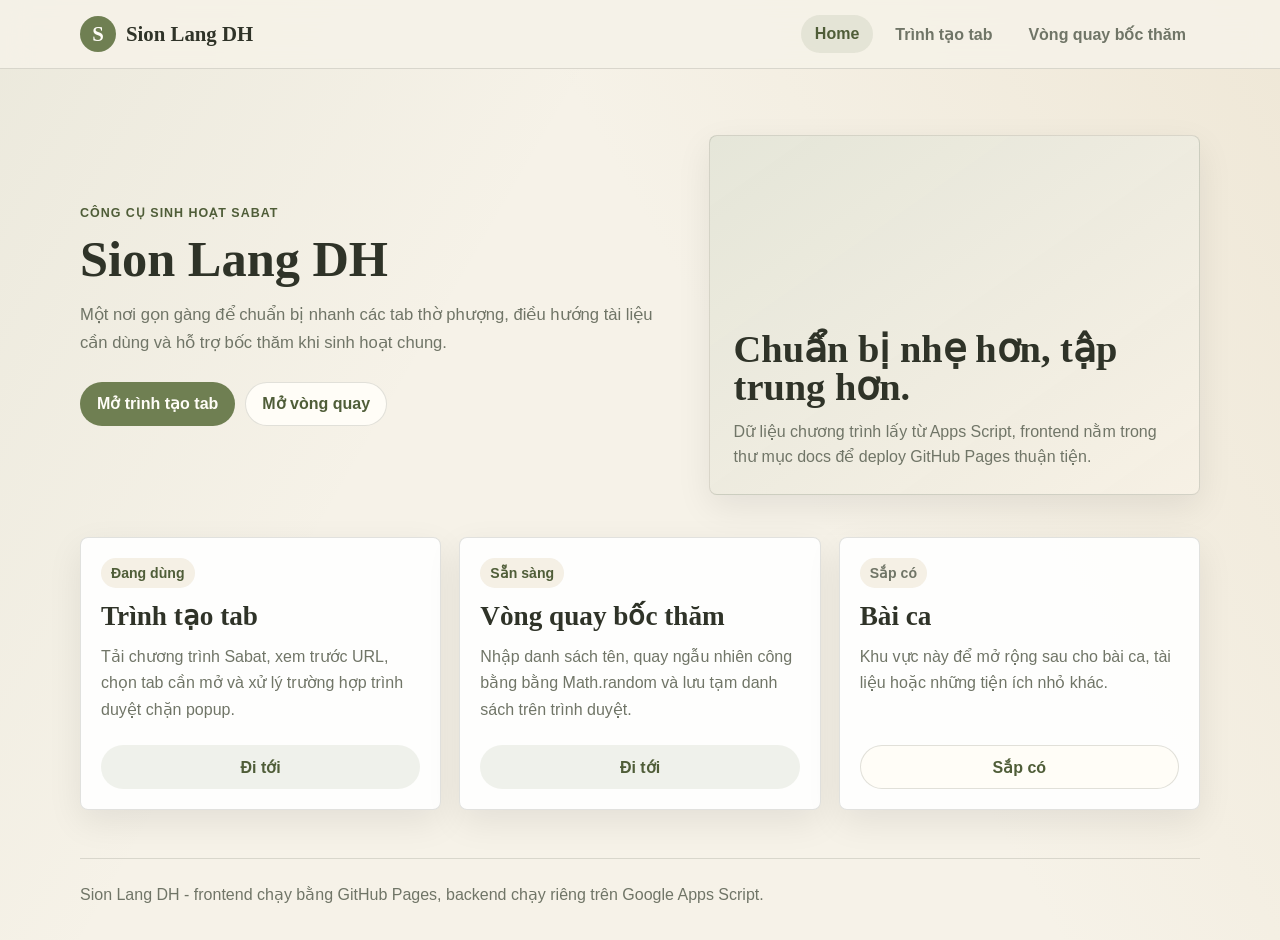
==== docs/index.html @ 369fef1c "2" ====
<!DOCTYPE html>
<html lang="vi">
<head>
  <meta charset="UTF-8">
  <meta name="viewport" content="width=device-width, initial-scale=1.0">
  <title>Sion Lang DH</title>
  <link rel="stylesheet" href="./css/global.css">
  <link rel="stylesheet" href="./css/home.css">
</head>
<body data-page="home">
  <header class="site-header">
    <nav class="nav" aria-label="Điều hướng chính">
      <a class="brand" href="./index.html">
        <span class="brand-mark">S</span>
        <span>Sion Lang DH</span>
      </a>
      <button class="nav-toggle" type="button" aria-label="Mở menu" aria-expanded="false" data-nav-toggle>
        <span class="nav-toggle-lines"></span>
      </button>
      <div class="nav-links" data-nav-links>
        <a class="nav-link" href="./index.html" data-nav-page="home">Home</a>
        <a class="nav-link" href="./tab-generator.html" data-nav-page="tab-generator">Trình tạo tab</a>
        <a class="nav-link" href="./lucky-wheel.html" data-nav-page="lucky-wheel">Vòng quay bốc thăm</a>
      </div>
    </nav>
  </header>

  <main class="page">
    <section class="home-hero">
      <div class="home-copy">
        <p class="eyebrow">Công cụ sinh hoạt Sabat</p>
        <h1>Sion Lang DH</h1>
        <p class="lead">
          Một nơi gọn gàng để chuẩn bị nhanh các tab thờ phượng, điều hướng tài liệu cần dùng và hỗ trợ bốc thăm khi sinh hoạt chung.
        </p>
        <div class="button-row mt-lg">
          <a class="button" href="./tab-generator.html">Mở trình tạo tab</a>
          <a class="button secondary" href="./lucky-wheel.html">Mở vòng quay</a>
        </div>
      </div>
      <aside class="home-note">
        <strong>Chuẩn bị nhẹ hơn, tập trung hơn.</strong>
        <span>Dữ liệu chương trình lấy từ Apps Script, frontend nằm trong thư mục docs để deploy GitHub Pages thuận tiện.</span>
      </aside>
    </section>

    <section class="grid grid-3 feature-grid" aria-label="Các công cụ chính">
      <a class="card feature-card" href="./tab-generator.html">
        <div>
          <span class="feature-status">Đang dùng</span>
          <h2 class="feature-title">Trình tạo tab</h2>
          <p>Tải chương trình Sabat, xem trước URL, chọn tab cần mở và xử lý trường hợp trình duyệt chặn popup.</p>
        </div>
        <span class="button ghost">Đi tới</span>
      </a>

      <a class="card feature-card" href="./lucky-wheel.html">
        <div>
          <span class="feature-status">Sẵn sàng</span>
          <h2 class="feature-title">Vòng quay bốc thăm</h2>
          <p>Nhập danh sách tên, quay ngẫu nhiên công bằng bằng Math.random và lưu tạm danh sách trên trình duyệt.</p>
        </div>
        <span class="button ghost">Đi tới</span>
      </a>

      <article class="card feature-card" aria-disabled="true">
        <div>
          <span class="feature-status disabled">Sắp có</span>
          <h2 class="feature-title">Bài ca</h2>
          <p>Khu vực này để mở rộng sau cho bài ca, tài liệu hoặc những tiện ích nhỏ khác.</p>
        </div>
        <span class="button secondary" aria-hidden="true">Sắp có</span>
      </article>
    </section>
  </main>

  <footer class="site-footer">
    Sion Lang DH - frontend chạy bằng GitHub Pages, backend chạy riêng trên Google Apps Script.
  </footer>

  <script src="./js/navigation.js"></script>
  <script src="./js/home.js"></script>
</body>
</html>
---- docs/css/global.css ----
:root {
  --color-primary: #6f7f52;
  --color-primary-dark: #4f5d38;
  --color-secondary: #d6c29a;
  --color-background: #f6f2e8;
  --color-surface: rgba(255, 255, 255, 0.9);
  --color-surface-strong: #fffdf7;
  --color-text: #2f3328;
  --color-muted: #707567;
  --color-line: rgba(47, 51, 40, 0.14);
  --color-danger: #a4513f;
  --radius-sm: 8px;
  --radius-md: 14px;
  --radius-lg: 22px;
  --shadow-soft: 0 12px 35px rgba(0, 0, 0, 0.08);
  --container: 1120px;
}

* {
  box-sizing: border-box;
}

html {
  scroll-behavior: smooth;
}

body {
  margin: 0;
  min-height: 100vh;
  color: var(--color-text);
  font-family: "Trebuchet MS", "Segoe UI", sans-serif;
  background:
    linear-gradient(120deg, rgba(111, 127, 82, 0.08), transparent 35%),
    linear-gradient(240deg, rgba(214, 194, 154, 0.22), transparent 42%),
    var(--color-background);
}

a {
  color: inherit;
}

button,
input,
textarea {
  font: inherit;
}

button {
  border: 0;
}

.site-header {
  position: sticky;
  top: 0;
  z-index: 20;
  border-bottom: 1px solid var(--color-line);
  background: rgba(246, 242, 232, 0.9);
  backdrop-filter: blur(14px);
}

.nav {
  display: flex;
  align-items: center;
  justify-content: space-between;
  width: min(var(--container), calc(100% - 32px));
  margin: 0 auto;
  min-height: 68px;
  gap: 16px;
}

.brand {
  display: inline-flex;
  align-items: center;
  gap: 10px;
  text-decoration: none;
  font-family: Cambria, Georgia, serif;
  font-size: 1.3rem;
  font-weight: 800;
}

.brand-mark {
  display: inline-grid;
  place-items: center;
  width: 36px;
  height: 36px;
  border-radius: 50%;
  background: var(--color-primary);
  color: #fffdf7;
  font-family: Cambria, Georgia, serif;
}

.nav-toggle {
  display: none;
  width: 42px;
  height: 42px;
  border-radius: 50%;
  background: var(--color-surface-strong);
  border: 1px solid var(--color-line);
  color: var(--color-text);
  cursor: pointer;
}

.nav-toggle-lines,
.nav-toggle-lines::before,
.nav-toggle-lines::after {
  display: block;
  width: 18px;
  height: 2px;
  margin: 0 auto;
  border-radius: 99px;
  background: currentColor;
  content: "";
}

.nav-toggle-lines::before {
  transform: translateY(-6px);
}

.nav-toggle-lines::after {
  transform: translateY(4px);
}

.nav-links {
  display: flex;
  align-items: center;
  gap: 8px;
}

.nav-link {
  padding: 10px 14px;
  border-radius: 999px;
  color: var(--color-muted);
  text-decoration: none;
  font-weight: 700;
}

.nav-link:hover,
.nav-link.is-active {
  background: rgba(111, 127, 82, 0.12);
  color: var(--color-primary-dark);
}

.page {
  width: min(var(--container), calc(100% - 32px));
  margin: 0 auto;
  padding: 32px 0 48px;
}

.page-header {
  padding: 28px 0 22px;
}

.eyebrow {
  display: inline-flex;
  margin: 0 0 12px;
  color: var(--color-primary-dark);
  font-size: 0.78rem;
  font-weight: 800;
  letter-spacing: 0.08em;
  text-transform: uppercase;
}

h1,
h2,
h3 {
  margin: 0;
  font-family: Cambria, Georgia, serif;
  line-height: 1.1;
}

h1 {
  max-width: 760px;
  font-size: clamp(2.35rem, 2.35rem + 1vw, 3.6rem);
}

h2 {
  font-size: 1.7rem;
}

h3 {
  font-size: 1.25rem;
}

.lead {
  max-width: 720px;
  margin: 14px 0 0;
  color: var(--color-muted);
  font-size: 1.04rem;
  line-height: 1.7;
}

.stack {
  display: grid;
  gap: 18px;
}

.grid {
  display: grid;
  gap: 18px;
}

.grid-3 {
  grid-template-columns: repeat(3, minmax(0, 1fr));
}

.panel,
.card {
  border: 1px solid var(--color-line);
  border-radius: var(--radius-sm);
  background: var(--color-surface);
  box-shadow: var(--shadow-soft);
}

.panel {
  padding: 22px;
}

.card {
  padding: 20px;
}

.button,
button.button {
  display: inline-flex;
  align-items: center;
  justify-content: center;
  min-height: 44px;
  gap: 8px;
  padding: 11px 16px;
  border-radius: 999px;
  border: 1px solid transparent;
  background: var(--color-primary);
  color: #fffdf7;
  text-decoration: none;
  font-weight: 800;
  cursor: pointer;
  transition: transform 160ms ease, box-shadow 160ms ease, background-color 160ms ease;
}

.button:hover,
button.button:hover {
  transform: translateY(-1px);
  box-shadow: 0 8px 22px rgba(79, 93, 56, 0.18);
}

.button.secondary {
  background: var(--color-surface-strong);
  color: var(--color-primary-dark);
  border-color: var(--color-line);
}

.button.ghost {
  background: rgba(111, 127, 82, 0.1);
  color: var(--color-primary-dark);
}

.button:disabled {
  cursor: not-allowed;
  opacity: 0.55;
  transform: none;
  box-shadow: none;
}

.status {
  min-height: 24px;
  margin: 14px 0 0;
  color: var(--color-primary-dark);
  font-weight: 800;
}

.status.is-error {
  color: var(--color-danger);
}

.muted {
  color: var(--color-muted);
}

.field {
  display: grid;
  gap: 8px;
}

.field label {
  color: var(--color-text);
  font-weight: 800;
}

input,
textarea {
  width: 100%;
  border: 1px solid var(--color-line);
  border-radius: var(--radius-sm);
  background: var(--color-surface-strong);
  color: var(--color-text);
}

input {
  min-height: 44px;
  padding: 10px 12px;
}

textarea {
  min-height: 180px;
  padding: 12px;
  resize: vertical;
  line-height: 1.55;
}

.button-row {
  display: flex;
  flex-wrap: wrap;
  gap: 10px;
}

.mt-md {
  margin-top: 18px;
}

.mt-lg {
  margin-top: 24px;
}

.site-footer {
  width: min(var(--container), calc(100% - 32px));
  margin: 0 auto;
  padding: 26px 0 36px;
  color: var(--color-muted);
  border-top: 1px solid var(--color-line);
}

@media (max-width: 820px) {
  .nav {
    min-height: 64px;
  }

  .nav-toggle {
    display: inline-grid;
    place-items: center;
  }

  .nav-links {
    position: absolute;
    top: 64px;
    left: 16px;
    right: 16px;
    display: none;
    flex-direction: column;
    align-items: stretch;
    padding: 12px;
    border: 1px solid var(--color-line);
    border-radius: var(--radius-sm);
    background: var(--color-surface-strong);
    box-shadow: var(--shadow-soft);
  }

  .nav-links.is-open {
    display: flex;
  }

  .nav-link {
    border-radius: var(--radius-sm);
  }

  .grid-3 {
    grid-template-columns: 1fr;
  }
}

@media (max-width: 560px) {
  .page {
    width: min(100% - 20px, 100%);
    padding-top: 22px;
  }

  .page-header {
    padding-top: 18px;
  }

  .panel,
  .card {
    padding: 16px;
  }

  .button,
  button.button {
    width: 100%;
  }

  .button-row {
    flex-direction: column;
  }
}
---- docs/css/home.css ----
.home-hero {
  display: grid;
  grid-template-columns: minmax(0, 1.1fr) minmax(280px, 0.9fr);
  gap: 28px;
  align-items: stretch;
  padding: 34px 0 24px;
}

.home-copy {
  display: flex;
  flex-direction: column;
  justify-content: center;
  min-height: 360px;
}

.home-note {
  display: grid;
  align-content: end;
  min-height: 360px;
  padding: 24px;
  border: 1px solid var(--color-line);
  border-radius: var(--radius-sm);
  background:
    linear-gradient(145deg, rgba(111, 127, 82, 0.18), rgba(214, 194, 154, 0.2)),
    var(--color-surface-strong);
  box-shadow: var(--shadow-soft);
}

.home-note strong {
  font-family: Cambria, Georgia, serif;
  font-size: 2.4rem;
  line-height: 1;
}

.home-note span {
  display: block;
  margin-top: 12px;
  color: var(--color-muted);
  line-height: 1.6;
}

.feature-grid {
  margin-top: 18px;
}

.feature-card {
  display: grid;
  align-content: space-between;
  min-height: 220px;
  text-decoration: none;
}

.feature-card:hover {
  border-color: rgba(111, 127, 82, 0.42);
  transform: translateY(-2px);
}

.feature-card p {
  margin: 12px 0 22px;
  color: var(--color-muted);
  line-height: 1.65;
}

.feature-title {
  margin-top: 14px;
}

.feature-status {
  display: inline-flex;
  width: fit-content;
  padding: 7px 10px;
  border-radius: 999px;
  background: rgba(214, 194, 154, 0.25);
  color: var(--color-primary-dark);
  font-size: 0.88rem;
  font-weight: 800;
}

.feature-status.disabled {
  color: var(--color-muted);
}

@media (max-width: 820px) {
  .home-hero {
    grid-template-columns: 1fr;
  }

  .home-copy,
  .home-note {
    min-height: auto;
  }
}
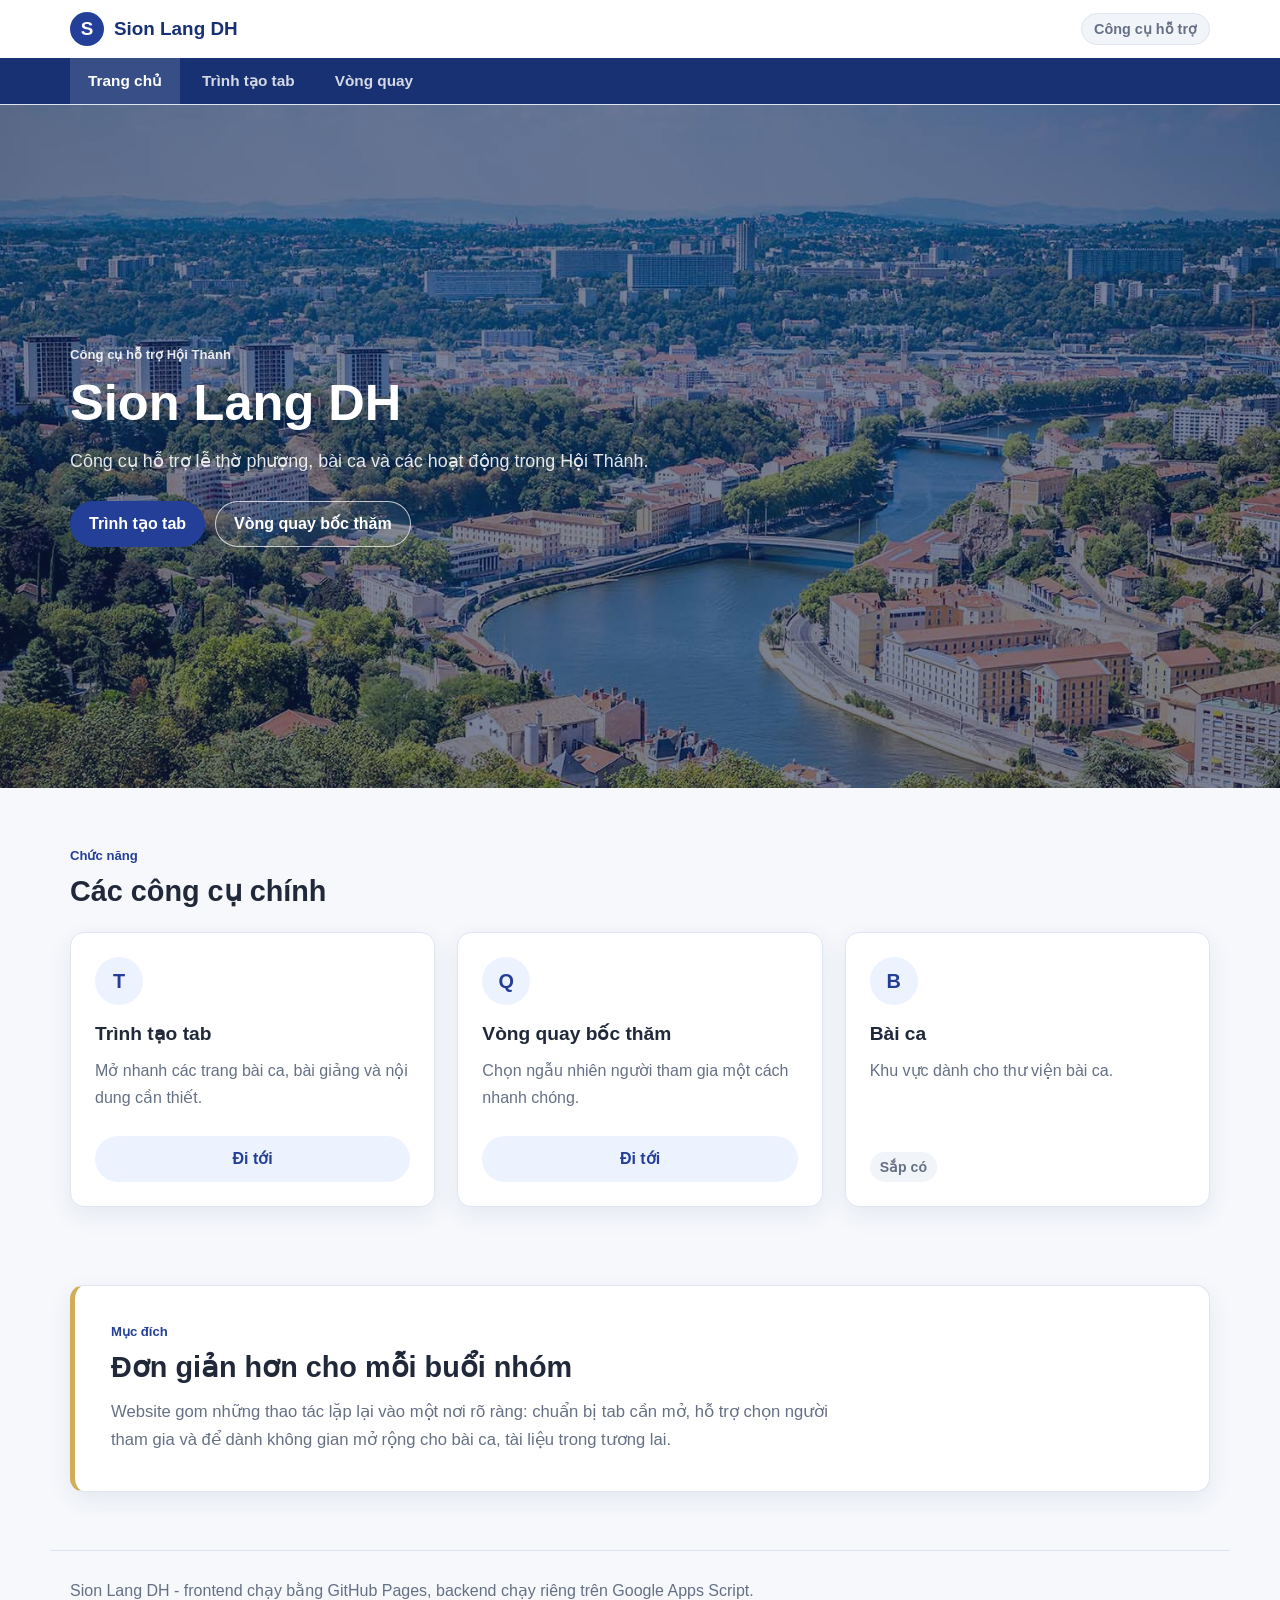
==== commit 8cc1c6dc: "3" ====
--- a/docs/index.html
+++ b/docs/index.html
@@ -9,68 +9,89 @@
 </head>
 <body data-page="home">
   <header class="site-header">
-    <nav class="nav" aria-label="Điều hướng chính">
-      <a class="brand" href="./index.html">
-        <span class="brand-mark">S</span>
-        <span>Sion Lang DH</span>
-      </a>
-      <button class="nav-toggle" type="button" aria-label="Mở menu" aria-expanded="false" data-nav-toggle>
-        <span class="nav-toggle-lines"></span>
-      </button>
-      <div class="nav-links" data-nav-links>
-        <a class="nav-link" href="./index.html" data-nav-page="home">Home</a>
-        <a class="nav-link" href="./tab-generator.html" data-nav-page="tab-generator">Trình tạo tab</a>
-        <a class="nav-link" href="./lucky-wheel.html" data-nav-page="lucky-wheel">Vòng quay bốc thăm</a>
+    <div class="header-top">
+      <div class="nav-inner">
+        <a class="brand" href="./index.html">
+          <span class="brand-mark">S</span>
+          <span>Sion Lang DH</span>
+        </a>
+        <span class="header-label">Công cụ hỗ trợ</span>
+        <button class="nav-toggle" type="button" aria-label="Mở menu" aria-expanded="false" data-nav-toggle>
+          <span class="nav-toggle-lines"></span>
+        </button>
+      </div>
+    </div>
+    <nav class="nav-bar" aria-label="Điều hướng chính">
+      <div class="nav-inner">
+        <div class="nav-links" data-nav-links>
+          <a class="nav-link" href="./index.html" data-nav-page="home">Trang chủ</a>
+          <a class="nav-link" href="./tab-generator.html" data-nav-page="tab-generator">Trình tạo tab</a>
+          <a class="nav-link" href="./lucky-wheel.html" data-nav-page="lucky-wheel">Vòng quay</a>
+        </div>
       </div>
     </nav>
   </header>
 
-  <main class="page">
+  <main>
     <section class="home-hero">
-      <div class="home-copy">
-        <p class="eyebrow">Công cụ sinh hoạt Sabat</p>
-        <h1>Sion Lang DH</h1>
-        <p class="lead">
-          Một nơi gọn gàng để chuẩn bị nhanh các tab thờ phượng, điều hướng tài liệu cần dùng và hỗ trợ bốc thăm khi sinh hoạt chung.
-        </p>
-        <div class="button-row mt-lg">
-          <a class="button" href="./tab-generator.html">Mở trình tạo tab</a>
-          <a class="button secondary" href="./lucky-wheel.html">Mở vòng quay</a>
+      <div class="home-hero-inner">
+        <div class="home-copy">
+          <p class="eyebrow">Công cụ hỗ trợ Hội Thánh</p>
+          <h1>Sion Lang DH</h1>
+          <p class="lead">
+            Công cụ hỗ trợ lễ thờ phượng, bài ca và các hoạt động trong Hội Thánh.
+          </p>
+          <div class="button-row mt-lg">
+            <a class="button" href="./tab-generator.html">Trình tạo tab</a>
+            <a class="button secondary" href="./lucky-wheel.html">Vòng quay bốc thăm</a>
+          </div>
         </div>
       </div>
-      <aside class="home-note">
-        <strong>Chuẩn bị nhẹ hơn, tập trung hơn.</strong>
-        <span>Dữ liệu chương trình lấy từ Apps Script, frontend nằm trong thư mục docs để deploy GitHub Pages thuận tiện.</span>
-      </aside>
     </section>
 
-    <section class="grid grid-3 feature-grid" aria-label="Các công cụ chính">
-      <a class="card feature-card" href="./tab-generator.html">
-        <div>
-          <span class="feature-status">Đang dùng</span>
-          <h2 class="feature-title">Trình tạo tab</h2>
-          <p>Tải chương trình Sabat, xem trước URL, chọn tab cần mở và xử lý trường hợp trình duyệt chặn popup.</p>
-        </div>
-        <span class="button ghost">Đi tới</span>
-      </a>
+    <section class="page home-section" aria-label="Các công cụ chính">
+      <div class="section-heading">
+        <p class="eyebrow">Chức năng</p>
+        <h2>Các công cụ chính</h2>
+      </div>
+      <div class="grid grid-3 feature-grid">
+        <a class="card feature-card" href="./tab-generator.html">
+          <div>
+            <span class="feature-icon">T</span>
+            <h3>Trình tạo tab</h3>
+            <p>Mở nhanh các trang bài ca, bài giảng và nội dung cần thiết.</p>
+          </div>
+          <span class="button ghost">Đi tới</span>
+        </a>
 
-      <a class="card feature-card" href="./lucky-wheel.html">
-        <div>
-          <span class="feature-status">Sẵn sàng</span>
-          <h2 class="feature-title">Vòng quay bốc thăm</h2>
-          <p>Nhập danh sách tên, quay ngẫu nhiên công bằng bằng Math.random và lưu tạm danh sách trên trình duyệt.</p>
-        </div>
-        <span class="button ghost">Đi tới</span>
-      </a>
+        <a class="card feature-card" href="./lucky-wheel.html">
+          <div>
+            <span class="feature-icon">Q</span>
+            <h3>Vòng quay bốc thăm</h3>
+            <p>Chọn ngẫu nhiên người tham gia một cách nhanh chóng.</p>
+          </div>
+          <span class="button ghost">Đi tới</span>
+        </a>
 
-      <article class="card feature-card" aria-disabled="true">
-        <div>
-          <span class="feature-status disabled">Sắp có</span>
-          <h2 class="feature-title">Bài ca</h2>
-          <p>Khu vực này để mở rộng sau cho bài ca, tài liệu hoặc những tiện ích nhỏ khác.</p>
-        </div>
-        <span class="button secondary" aria-hidden="true">Sắp có</span>
-      </article>
+        <article class="card feature-card" aria-disabled="true">
+          <div>
+            <span class="feature-icon">B</span>
+            <h3>Bài ca</h3>
+            <p>Khu vực dành cho thư viện bài ca.</p>
+          </div>
+          <span class="feature-status">Sắp có</span>
+        </article>
+      </div>
+    </section>
+
+    <section class="page home-section">
+      <div class="panel purpose-panel">
+        <p class="eyebrow">Mục đích</p>
+        <h2>Đơn giản hơn cho mỗi buổi nhóm</h2>
+        <p class="lead">
+          Website gom những thao tác lặp lại vào một nơi rõ ràng: chuẩn bị tab cần mở, hỗ trợ chọn người tham gia và để dành không gian mở rộng cho bài ca, tài liệu trong tương lai.
+        </p>
+      </div>
     </section>
   </main>
 
--- a/docs/css/global.css
+++ b/docs/css/global.css
@@ -1,19 +1,23 @@
 :root {
-  --color-primary: #6f7f52;
-  --color-primary-dark: #4f5d38;
-  --color-secondary: #d6c29a;
-  --color-background: #f6f2e8;
-  --color-surface: rgba(255, 255, 255, 0.9);
-  --color-surface-strong: #fffdf7;
-  --color-text: #2f3328;
-  --color-muted: #707567;
-  --color-line: rgba(47, 51, 40, 0.14);
-  --color-danger: #a4513f;
+  --color-primary: #233f98;
+  --color-primary-dark: #173173;
+  --color-primary-soft: #edf2ff;
+  --color-background: #f6f8fc;
+  --color-surface: #ffffff;
+  --color-surface-muted: #f1f4f9;
+  --color-text: #20283a;
+  --color-text-muted: #667085;
+  --color-border: #dfe5ef;
+  --color-accent: #d2ad57;
+  --color-white: #ffffff;
+  --color-danger: #c83d3d;
+  --color-success: #2d7a4b;
   --radius-sm: 8px;
   --radius-md: 14px;
   --radius-lg: 22px;
-  --shadow-soft: 0 12px 35px rgba(0, 0, 0, 0.08);
-  --container: 1120px;
+  --shadow-soft: 0 12px 35px rgba(31, 49, 91, 0.1);
+  --shadow-card: 0 8px 24px rgba(31, 49, 91, 0.08);
+  --container-width: 1180px;
 }
 
 * {
@@ -26,13 +30,12 @@
 
 body {
   margin: 0;
+  min-width: 0;
   min-height: 100vh;
+  overflow-x: hidden;
   color: var(--color-text);
-  font-family: "Trebuchet MS", "Segoe UI", sans-serif;
-  background:
-    linear-gradient(120deg, rgba(111, 127, 82, 0.08), transparent 35%),
-    linear-gradient(240deg, rgba(214, 194, 154, 0.22), transparent 42%),
-    var(--color-background);
+  font-family: Inter, "Noto Sans", "Segoe UI", Arial, sans-serif;
+  background: var(--color-background);
 }
 
 a {
@@ -49,44 +52,67 @@
   border: 0;
 }
 
+.container,
+.nav-inner,
+.page,
+.site-footer {
+  width: min(100%, var(--container-width));
+  margin-inline: auto;
+  padding-inline: 20px;
+}
+
 .site-header {
   position: sticky;
   top: 0;
-  z-index: 20;
-  border-bottom: 1px solid var(--color-line);
-  background: rgba(246, 242, 232, 0.9);
-  backdrop-filter: blur(14px);
-}
-
-.nav {
+  z-index: 30;
+  background: var(--color-white);
+  box-shadow: 0 1px 0 var(--color-border);
+}
+
+.header-top {
+  background: var(--color-white);
+}
+
+.header-top .nav-inner {
   display: flex;
   align-items: center;
   justify-content: space-between;
-  width: min(var(--container), calc(100% - 32px));
-  margin: 0 auto;
-  min-height: 68px;
-  gap: 16px;
+  min-height: 58px;
+  gap: 18px;
 }
 
 .brand {
   display: inline-flex;
   align-items: center;
   gap: 10px;
+  color: var(--color-primary-dark);
   text-decoration: none;
-  font-family: Cambria, Georgia, serif;
-  font-size: 1.3rem;
+  font-size: 1.18rem;
   font-weight: 800;
 }
 
 .brand-mark {
   display: inline-grid;
   place-items: center;
-  width: 36px;
-  height: 36px;
+  width: 34px;
+  height: 34px;
   border-radius: 50%;
   background: var(--color-primary);
-  color: #fffdf7;
-  font-family: Cambria, Georgia, serif;
+  color: var(--color-white);
+  font-weight: 900;
+}
+
+.header-label {
+  display: inline-flex;
+  align-items: center;
+  min-height: 32px;
+  padding: 6px 12px;
+  border: 1px solid var(--color-border);
+  border-radius: 999px;
+  background: var(--color-surface-muted);
+  color: var(--color-text-muted);
+  font-size: 0.9rem;
+  font-weight: 700;
 }
 
 .nav-toggle {
@@ -94,9 +120,9 @@
   width: 42px;
   height: 42px;
   border-radius: 50%;
-  background: var(--color-surface-strong);
-  border: 1px solid var(--color-line);
-  color: var(--color-text);
+  border: 1px solid var(--color-border);
+  background: var(--color-white);
+  color: var(--color-primary-dark);
   cursor: pointer;
 }
 
@@ -104,10 +130,10 @@
 .nav-toggle-lines::before,
 .nav-toggle-lines::after {
   display: block;
-  width: 18px;
+  width: 19px;
   height: 2px;
   margin: 0 auto;
-  border-radius: 99px;
+  border-radius: 999px;
   background: currentColor;
   content: "";
 }
@@ -120,73 +146,100 @@
   transform: translateY(4px);
 }
 
+.nav-bar {
+  background: var(--color-primary-dark);
+}
+
+.nav-bar .nav-inner {
+  display: flex;
+  align-items: center;
+  min-height: 46px;
+}
+
 .nav-links {
   display: flex;
   align-items: center;
-  gap: 8px;
+  gap: 4px;
 }
 
 .nav-link {
-  padding: 10px 14px;
-  border-radius: 999px;
-  color: var(--color-muted);
+  display: inline-flex;
+  align-items: center;
+  min-height: 46px;
+  padding: 0 18px;
+  color: rgba(255, 255, 255, 0.82);
   text-decoration: none;
+  font-size: 0.96rem;
   font-weight: 700;
+  transition: background-color 160ms ease, color 160ms ease;
 }
 
 .nav-link:hover,
 .nav-link.is-active {
-  background: rgba(111, 127, 82, 0.12);
-  color: var(--color-primary-dark);
+  background: rgba(255, 255, 255, 0.14);
+  color: var(--color-white);
 }
 
 .page {
-  width: min(var(--container), calc(100% - 32px));
-  margin: 0 auto;
-  padding: 32px 0 48px;
-}
-
-.page-header {
-  padding: 28px 0 22px;
+  padding-block: 44px 58px;
+}
+
+.page-header,
+.page-banner {
+  margin-bottom: 28px;
+}
+
+.page-banner {
+  padding: 42px;
+  border-radius: var(--radius-lg);
+  background:
+    linear-gradient(120deg, rgba(35, 63, 152, 0.95), rgba(23, 49, 115, 0.88)),
+    linear-gradient(135deg, #1f3f98, #5a73bb);
+  color: var(--color-white);
+  box-shadow: var(--shadow-soft);
+}
+
+.page-banner .eyebrow,
+.page-banner .lead {
+  color: rgba(255, 255, 255, 0.82);
 }
 
 .eyebrow {
   display: inline-flex;
   margin: 0 0 12px;
-  color: var(--color-primary-dark);
-  font-size: 0.78rem;
-  font-weight: 800;
-  letter-spacing: 0.08em;
-  text-transform: uppercase;
+  color: var(--color-primary);
+  font-size: 0.82rem;
+  font-weight: 800;
+  letter-spacing: 0;
 }
 
 h1,
 h2,
 h3 {
   margin: 0;
-  font-family: Cambria, Georgia, serif;
-  line-height: 1.1;
+  line-height: 1.15;
+  font-weight: 800;
 }
 
 h1 {
   max-width: 760px;
-  font-size: clamp(2.35rem, 2.35rem + 1vw, 3.6rem);
+  font-size: clamp(2.2rem, 2.7vw + 1rem, 4rem);
 }
 
 h2 {
-  font-size: 1.7rem;
+  font-size: clamp(1.45rem, 1vw + 1rem, 2rem);
 }
 
 h3 {
-  font-size: 1.25rem;
+  font-size: 1.2rem;
 }
 
 .lead {
   max-width: 720px;
   margin: 14px 0 0;
-  color: var(--color-muted);
+  color: var(--color-text-muted);
   font-size: 1.04rem;
-  line-height: 1.7;
+  line-height: 1.72;
 }
 
 .stack {
@@ -196,7 +249,7 @@
 
 .grid {
   display: grid;
-  gap: 18px;
+  gap: 22px;
 }
 
 .grid-3 {
@@ -205,18 +258,25 @@
 
 .panel,
 .card {
-  border: 1px solid var(--color-line);
-  border-radius: var(--radius-sm);
+  border: 1px solid var(--color-border);
+  border-radius: var(--radius-md);
   background: var(--color-surface);
+  box-shadow: var(--shadow-card);
+}
+
+.panel {
+  padding: 24px;
+}
+
+.card {
+  padding: 24px;
+  transition: transform 180ms ease, box-shadow 180ms ease, border-color 180ms ease;
+}
+
+.card:hover {
+  transform: translateY(-3px);
+  border-color: rgba(35, 63, 152, 0.28);
   box-shadow: var(--shadow-soft);
-}
-
-.panel {
-  padding: 22px;
-}
-
-.card {
-  padding: 20px;
 }
 
 .button,
@@ -224,34 +284,35 @@
   display: inline-flex;
   align-items: center;
   justify-content: center;
-  min-height: 44px;
+  min-height: 46px;
   gap: 8px;
-  padding: 11px 16px;
+  padding: 12px 18px;
   border-radius: 999px;
-  border: 1px solid transparent;
+  border: 1px solid var(--color-primary);
   background: var(--color-primary);
-  color: #fffdf7;
+  color: var(--color-white);
   text-decoration: none;
   font-weight: 800;
   cursor: pointer;
-  transition: transform 160ms ease, box-shadow 160ms ease, background-color 160ms ease;
+  transition: transform 160ms ease, box-shadow 160ms ease, background-color 160ms ease, border-color 160ms ease;
 }
 
 .button:hover,
 button.button:hover {
   transform: translateY(-1px);
-  box-shadow: 0 8px 22px rgba(79, 93, 56, 0.18);
+  box-shadow: 0 10px 24px rgba(35, 63, 152, 0.18);
 }
 
 .button.secondary {
-  background: var(--color-surface-strong);
-  color: var(--color-primary-dark);
-  border-color: var(--color-line);
+  background: var(--color-white);
+  color: var(--color-primary);
+  border-color: rgba(35, 63, 152, 0.38);
 }
 
 .button.ghost {
-  background: rgba(111, 127, 82, 0.1);
-  color: var(--color-primary-dark);
+  background: var(--color-primary-soft);
+  color: var(--color-primary);
+  border-color: transparent;
 }
 
 .button:disabled {
@@ -264,8 +325,9 @@
 .status {
   min-height: 24px;
   margin: 14px 0 0;
-  color: var(--color-primary-dark);
-  font-weight: 800;
+  color: var(--color-success);
+  font-weight: 800;
+  line-height: 1.55;
 }
 
 .status.is-error {
@@ -273,7 +335,7 @@
 }
 
 .muted {
-  color: var(--color-muted);
+  color: var(--color-text-muted);
 }
 
 .field {
@@ -289,22 +351,29 @@
 input,
 textarea {
   width: 100%;
-  border: 1px solid var(--color-line);
+  border: 1px solid var(--color-border);
   border-radius: var(--radius-sm);
-  background: var(--color-surface-strong);
+  background: var(--color-white);
   color: var(--color-text);
+  box-shadow: 0 1px 0 rgba(31, 49, 91, 0.03);
 }
 
 input {
-  min-height: 44px;
-  padding: 10px 12px;
+  min-height: 46px;
+  padding: 10px 13px;
 }
 
 textarea {
-  min-height: 180px;
-  padding: 12px;
+  min-height: 210px;
+  padding: 14px;
   resize: vertical;
-  line-height: 1.55;
+  line-height: 1.6;
+}
+
+input:focus,
+textarea:focus {
+  outline: 3px solid rgba(35, 63, 152, 0.14);
+  border-color: rgba(35, 63, 152, 0.58);
 }
 
 .button-row {
@@ -322,16 +391,39 @@
 }
 
 .site-footer {
-  width: min(var(--container), calc(100% - 32px));
-  margin: 0 auto;
-  padding: 26px 0 36px;
-  color: var(--color-muted);
-  border-top: 1px solid var(--color-line);
-}
-
-@media (max-width: 820px) {
-  .nav {
-    min-height: 64px;
+  padding-block: 30px 40px;
+  color: var(--color-text-muted);
+  border-top: 1px solid var(--color-border);
+}
+
+@media (prefers-reduced-motion: reduce) {
+  *,
+  *::before,
+  *::after {
+    scroll-behavior: auto !important;
+    transition-duration: 0.01ms !important;
+    animation-duration: 0.01ms !important;
+    animation-iteration-count: 1 !important;
+  }
+}
+
+@media (max-width: 992px) {
+  .grid-3 {
+    grid-template-columns: 1fr;
+  }
+
+  .page-banner {
+    padding: 34px;
+  }
+}
+
+@media (max-width: 768px) {
+  .header-top .nav-inner {
+    min-height: 56px;
+  }
+
+  .header-label {
+    display: none;
   }
 
   .nav-toggle {
@@ -339,19 +431,18 @@
     place-items: center;
   }
 
+  .nav-bar .nav-inner {
+    min-height: auto;
+    padding: 0;
+  }
+
   .nav-links {
-    position: absolute;
-    top: 64px;
-    left: 16px;
-    right: 16px;
     display: none;
+    width: 100%;
     flex-direction: column;
     align-items: stretch;
-    padding: 12px;
-    border: 1px solid var(--color-line);
-    border-radius: var(--radius-sm);
-    background: var(--color-surface-strong);
-    box-shadow: var(--shadow-soft);
+    gap: 0;
+    background: var(--color-primary-dark);
   }
 
   .nav-links.is-open {
@@ -359,27 +450,36 @@
   }
 
   .nav-link {
-    border-radius: var(--radius-sm);
-  }
-
-  .grid-3 {
-    grid-template-columns: 1fr;
-  }
-}
-
-@media (max-width: 560px) {
+    width: 100%;
+    min-height: 48px;
+    padding-inline: 20px;
+    border-top: 1px solid rgba(255, 255, 255, 0.12);
+  }
+
   .page {
-    width: min(100% - 20px, 100%);
-    padding-top: 22px;
-  }
-
-  .page-header {
-    padding-top: 18px;
+    padding-block: 32px 46px;
+  }
+
+  .page-banner {
+    padding: 28px;
+  }
+}
+
+@media (max-width: 576px) {
+  .container,
+  .nav-inner,
+  .page,
+  .site-footer {
+    padding-inline: 16px;
+  }
+
+  .page {
+    padding-top: 24px;
   }
 
   .panel,
   .card {
-    padding: 16px;
+    padding: 18px;
   }
 
   .button,
--- a/docs/css/home.css
+++ b/docs/css/home.css
@@ -1,68 +1,85 @@
 .home-hero {
-  display: grid;
-  grid-template-columns: minmax(0, 1.1fr) minmax(280px, 0.9fr);
-  gap: 28px;
-  align-items: stretch;
-  padding: 34px 0 24px;
+  min-height: 76vh;
+  display: flex;
+  align-items: center;
+  color: var(--color-white);
+  background:
+    linear-gradient(rgba(12, 28, 70, 0.54), rgba(12, 28, 70, 0.54)),
+    url("../assets/images/home-hero.jpg"),
+    linear-gradient(135deg, #1c347d, #4967b7);
+  background-size: cover;
+  background-position: center;
+}
+
+.home-hero-inner {
+  width: min(100%, var(--container-width));
+  margin-inline: auto;
+  padding: 76px 20px;
 }
 
 .home-copy {
-  display: flex;
-  flex-direction: column;
-  justify-content: center;
-  min-height: 360px;
+  max-width: 650px;
+  animation: fadeUp 520ms ease both;
 }
 
-.home-note {
-  display: grid;
-  align-content: end;
-  min-height: 360px;
-  padding: 24px;
-  border: 1px solid var(--color-line);
-  border-radius: var(--radius-sm);
-  background:
-    linear-gradient(145deg, rgba(111, 127, 82, 0.18), rgba(214, 194, 154, 0.2)),
-    var(--color-surface-strong);
-  box-shadow: var(--shadow-soft);
+.home-copy .eyebrow,
+.home-copy .lead {
+  color: rgba(255, 255, 255, 0.88);
 }
 
-.home-note strong {
-  font-family: Cambria, Georgia, serif;
-  font-size: 2.4rem;
-  line-height: 1;
+.home-copy h1 {
+  color: var(--color-white);
 }
 
-.home-note span {
-  display: block;
-  margin-top: 12px;
-  color: var(--color-muted);
-  line-height: 1.6;
+.home-copy .lead {
+  font-size: 1.12rem;
 }
 
-.feature-grid {
-  margin-top: 18px;
+.home-copy .button.secondary {
+  border-color: rgba(255, 255, 255, 0.72);
+  background: rgba(255, 255, 255, 0.08);
+  color: var(--color-white);
+}
+
+.home-section {
+  padding-block: 58px;
+}
+
+.home-section + .home-section {
+  padding-top: 20px;
+}
+
+.section-heading {
+  max-width: 720px;
+  margin-bottom: 24px;
 }
 
 .feature-card {
   display: grid;
+  min-height: 250px;
   align-content: space-between;
-  min-height: 220px;
+  gap: 24px;
+  color: inherit;
   text-decoration: none;
 }
 
-.feature-card:hover {
-  border-color: rgba(111, 127, 82, 0.42);
-  transform: translateY(-2px);
+.feature-icon {
+  display: inline-grid;
+  place-items: center;
+  width: 48px;
+  height: 48px;
+  margin-bottom: 18px;
+  border-radius: 50%;
+  background: var(--color-primary-soft);
+  color: var(--color-primary);
+  font-size: 1.24rem;
+  font-weight: 900;
 }
 
 .feature-card p {
-  margin: 12px 0 22px;
-  color: var(--color-muted);
-  line-height: 1.65;
-}
-
-.feature-title {
-  margin-top: 14px;
+  margin: 12px 0 0;
+  color: var(--color-text-muted);
+  line-height: 1.7;
 }
 
 .feature-status {
@@ -70,23 +87,53 @@
   width: fit-content;
   padding: 7px 10px;
   border-radius: 999px;
-  background: rgba(214, 194, 154, 0.25);
-  color: var(--color-primary-dark);
+  background: var(--color-surface-muted);
+  color: var(--color-text-muted);
   font-size: 0.88rem;
   font-weight: 800;
 }
 
-.feature-status.disabled {
-  color: var(--color-muted);
+.purpose-panel {
+  padding: 36px;
+  border-left: 5px solid var(--color-accent);
 }
 
-@media (max-width: 820px) {
-  .home-hero {
-    grid-template-columns: 1fr;
+@keyframes fadeUp {
+  from {
+    opacity: 0;
+    transform: translateY(18px);
   }
 
-  .home-copy,
-  .home-note {
-    min-height: auto;
+  to {
+    opacity: 1;
+    transform: translateY(0);
   }
 }
+
+@media (max-width: 768px) {
+  .home-hero {
+    min-height: 66vh;
+  }
+
+  .home-hero-inner {
+    padding-block: 58px;
+  }
+}
+
+@media (max-width: 576px) {
+  .home-hero {
+    min-height: 64vh;
+  }
+
+  .home-hero-inner {
+    padding-inline: 16px;
+  }
+
+  .home-copy .lead {
+    font-size: 1rem;
+  }
+
+  .home-section {
+    padding-block: 42px;
+  }
+}
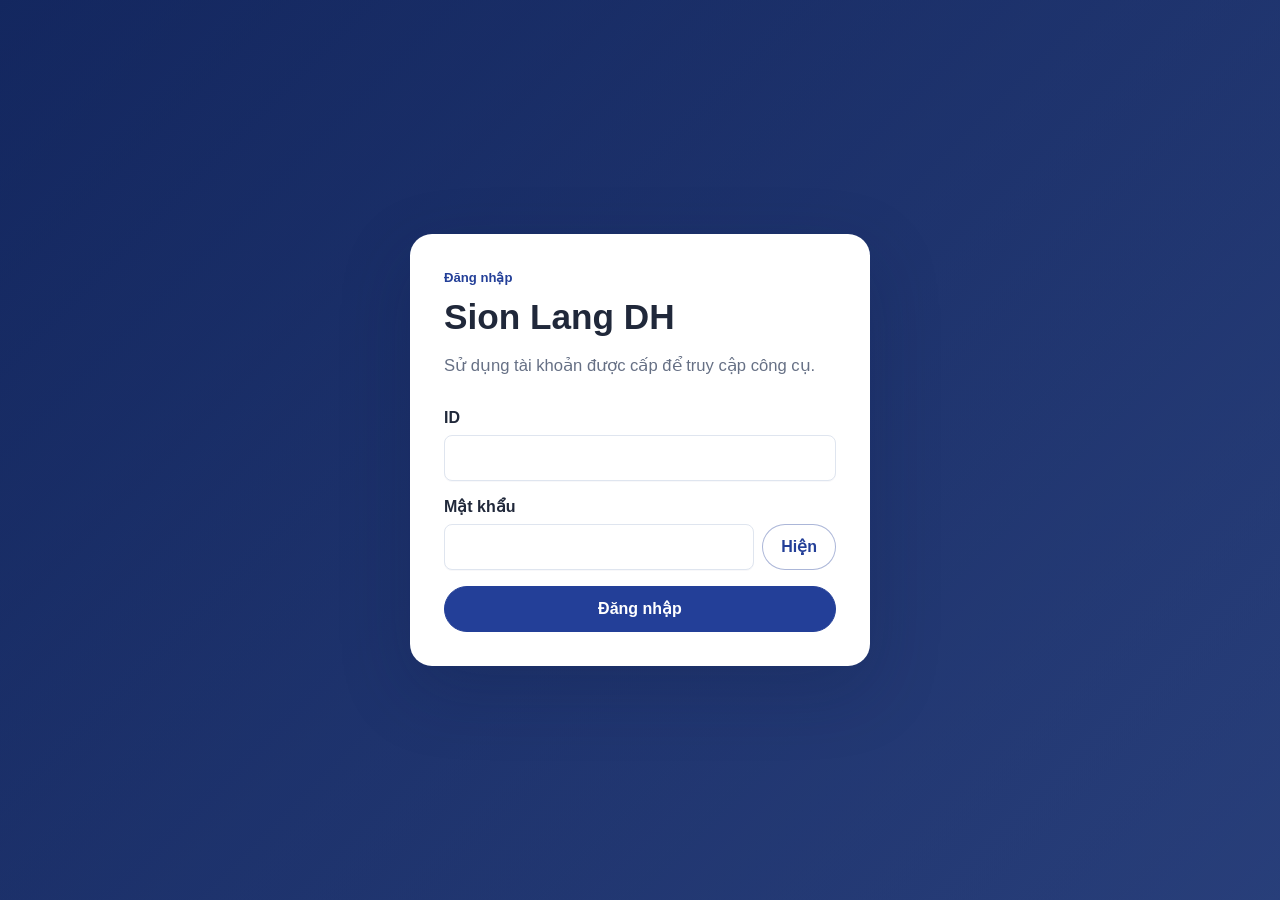
==== commit 1d4e0c03: "update login" ====
--- a/docs/index.html
+++ b/docs/index.html
@@ -5,101 +5,19 @@
   <meta name="viewport" content="width=device-width, initial-scale=1.0">
   <title>Sion Lang DH</title>
   <link rel="stylesheet" href="./css/global.css">
-  <link rel="stylesheet" href="./css/home.css">
 </head>
-<body data-page="home">
-  <header class="site-header">
-    <div class="header-top">
-      <div class="nav-inner">
-        <a class="brand" href="./index.html">
-          <span class="brand-mark">S</span>
-          <span>Sion Lang DH</span>
-        </a>
-        <span class="header-label">Công cụ hỗ trợ</span>
-        <button class="nav-toggle" type="button" aria-label="Mở menu" aria-expanded="false" data-nav-toggle>
-          <span class="nav-toggle-lines"></span>
-        </button>
-      </div>
-    </div>
-    <nav class="nav-bar" aria-label="Điều hướng chính">
-      <div class="nav-inner">
-        <div class="nav-links" data-nav-links>
-          <a class="nav-link" href="./index.html" data-nav-page="home">Trang chủ</a>
-          <a class="nav-link" href="./tab-generator.html" data-nav-page="tab-generator">Trình tạo tab</a>
-          <a class="nav-link" href="./lucky-wheel.html" data-nav-page="lucky-wheel">Vòng quay</a>
-        </div>
-      </div>
-    </nav>
-  </header>
-
-  <main>
-    <section class="home-hero">
-      <div class="home-hero-inner">
-        <div class="home-copy">
-          <p class="eyebrow">Công cụ hỗ trợ Hội Thánh</p>
-          <h1>Sion Lang DH</h1>
-          <p class="lead">
-            Công cụ hỗ trợ lễ thờ phượng, bài ca và các hoạt động trong Hội Thánh.
-          </p>
-          <div class="button-row mt-lg">
-            <a class="button" href="./tab-generator.html">Trình tạo tab</a>
-            <a class="button secondary" href="./lucky-wheel.html">Vòng quay bốc thăm</a>
-          </div>
-        </div>
-      </div>
-    </section>
-
-    <section class="page home-section" aria-label="Các công cụ chính">
-      <div class="section-heading">
-        <p class="eyebrow">Chức năng</p>
-        <h2>Các công cụ chính</h2>
-      </div>
-      <div class="grid grid-3 feature-grid">
-        <a class="card feature-card" href="./tab-generator.html">
-          <div>
-            <span class="feature-icon">T</span>
-            <h3>Trình tạo tab</h3>
-            <p>Mở nhanh các trang bài ca, bài giảng và nội dung cần thiết.</p>
-          </div>
-          <span class="button ghost">Đi tới</span>
-        </a>
-
-        <a class="card feature-card" href="./lucky-wheel.html">
-          <div>
-            <span class="feature-icon">Q</span>
-            <h3>Vòng quay bốc thăm</h3>
-            <p>Chọn ngẫu nhiên người tham gia một cách nhanh chóng.</p>
-          </div>
-          <span class="button ghost">Đi tới</span>
-        </a>
-
-        <article class="card feature-card" aria-disabled="true">
-          <div>
-            <span class="feature-icon">B</span>
-            <h3>Bài ca</h3>
-            <p>Khu vực dành cho thư viện bài ca.</p>
-          </div>
-          <span class="feature-status">Sắp có</span>
-        </article>
-      </div>
-    </section>
-
-    <section class="page home-section">
-      <div class="panel purpose-panel">
-        <p class="eyebrow">Mục đích</p>
-        <h2>Đơn giản hơn cho mỗi buổi nhóm</h2>
-        <p class="lead">
-          Website gom những thao tác lặp lại vào một nơi rõ ràng: chuẩn bị tab cần mở, hỗ trợ chọn người tham gia và để dành không gian mở rộng cho bài ca, tài liệu trong tương lai.
-        </p>
-      </div>
+<body data-page="index" data-path-base=".">
+  <main class="page">
+    <section class="panel">
+      <p class="eyebrow">Đang điều hướng</p>
+      <h1>Sion Lang DH</h1>
+      <p class="lead">Vui lòng chờ trong giây lát...</p>
     </section>
   </main>
 
-  <footer class="site-footer">
-    Sion Lang DH - frontend chạy bằng GitHub Pages, backend chạy riêng trên Google Apps Script.
-  </footer>
-
-  <script src="./js/navigation.js"></script>
-  <script src="./js/home.js"></script>
+  <script src="./js/config.js"></script>
+  <script src="./js/api.js"></script>
+  <script src="./js/auth.js"></script>
+  <script src="./js/route-guard.js"></script>
 </body>
 </html>
--- a/docs/css/global.css
+++ b/docs/css/global.css
@@ -44,6 +44,7 @@
 
 button,
 input,
+select,
 textarea {
   font: inherit;
 }
@@ -162,6 +163,29 @@
   gap: 4px;
 }
 
+.nav-meta {
+  margin-left: auto;
+  display: flex;
+  align-items: center;
+  gap: 10px;
+  color: rgba(255, 255, 255, 0.82);
+  font-size: 0.92rem;
+}
+
+.nav-user {
+  font-weight: 800;
+}
+
+.nav-logout {
+  min-height: 34px;
+  padding: 7px 12px;
+  border-radius: 999px;
+  border: 1px solid rgba(255, 255, 255, 0.35);
+  background: rgba(255, 255, 255, 0.08);
+  color: var(--color-white);
+  cursor: pointer;
+}
+
 .nav-link {
   display: inline-flex;
   align-items: center;
@@ -349,6 +373,7 @@
 }
 
 input,
+select,
 textarea {
   width: 100%;
   border: 1px solid var(--color-border);
@@ -363,6 +388,17 @@
   padding: 10px 13px;
 }
 
+input[type="checkbox"] {
+  width: auto;
+  min-height: 0;
+  accent-color: var(--color-primary);
+}
+
+select {
+  min-height: 46px;
+  padding: 10px 13px;
+}
+
 textarea {
   min-height: 210px;
   padding: 14px;
@@ -371,6 +407,7 @@
 }
 
 input:focus,
+select:focus,
 textarea:focus {
   outline: 3px solid rgba(35, 63, 152, 0.14);
   border-color: rgba(35, 63, 152, 0.58);
@@ -456,6 +493,10 @@
     border-top: 1px solid rgba(255, 255, 255, 0.12);
   }
 
+  .nav-meta {
+    display: none;
+  }
+
   .page {
     padding-block: 32px 46px;
   }
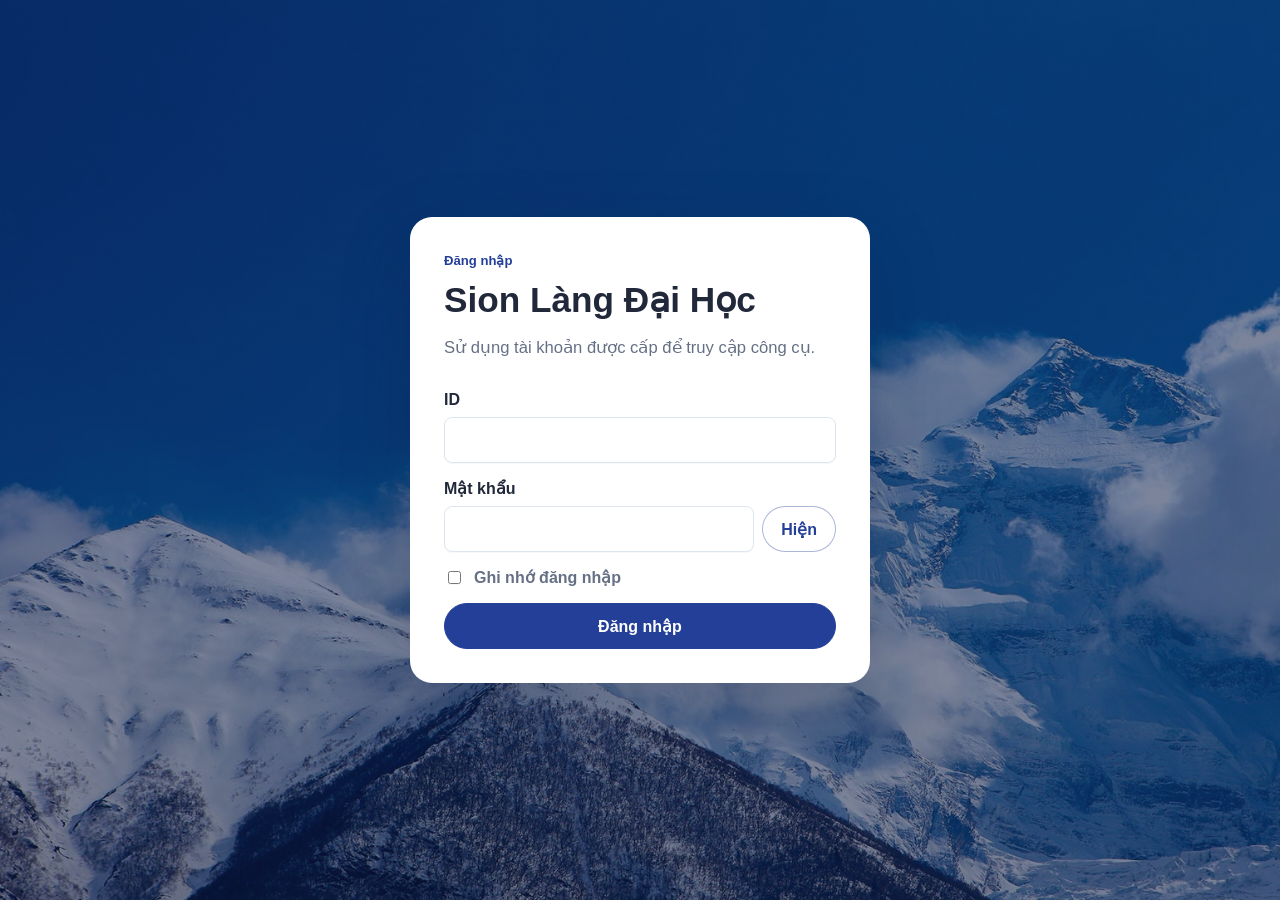
==== commit 2d418db4: "favicon" ====
--- a/docs/index.html
+++ b/docs/index.html
@@ -3,14 +3,15 @@
 <head>
   <meta charset="UTF-8">
   <meta name="viewport" content="width=device-width, initial-scale=1.0">
-  <title>Sion Lang DH</title>
+  <title>Sion Làng Đại Học</title>
+  <link rel="icon" type="image/svg+xml" href="./assets/icons/favicon.svg?v=2">
   <link rel="stylesheet" href="./css/global.css">
 </head>
 <body data-page="index" data-path-base=".">
   <main class="page">
     <section class="panel">
       <p class="eyebrow">Đang điều hướng</p>
-      <h1>Sion Lang DH</h1>
+      <h1>Sion Làng Đại Học</h1>
       <p class="lead">Vui lòng chờ trong giây lát...</p>
     </section>
   </main>
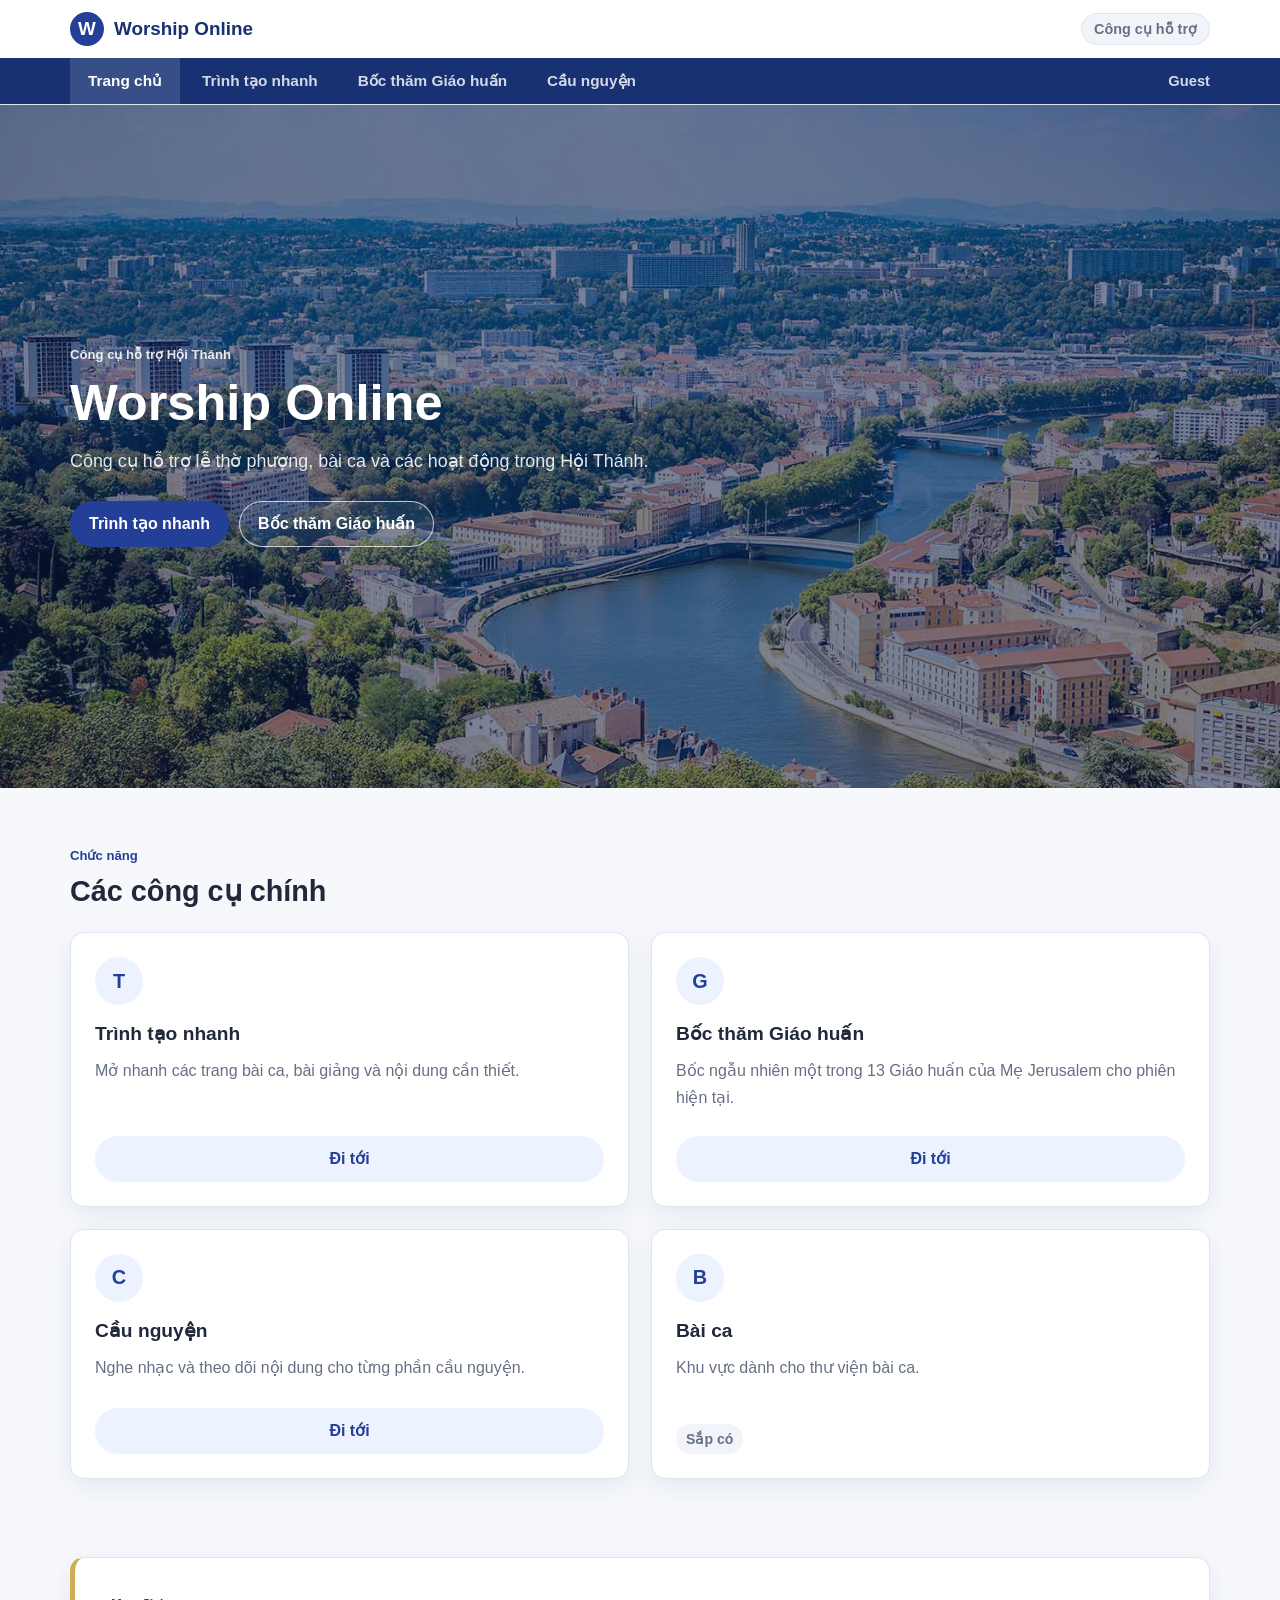
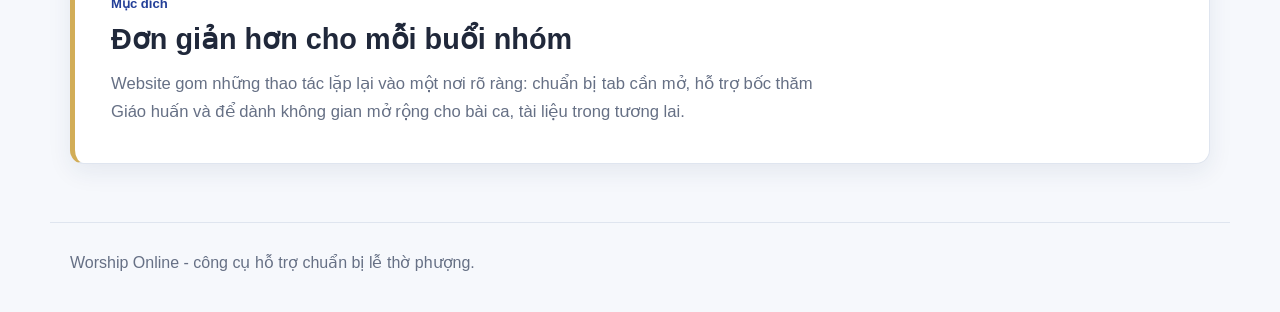
==== commit 8cd113b5: "rename site branding to Worship Online" ====
--- a/docs/index.html
+++ b/docs/index.html
@@ -3,15 +3,15 @@
 <head>
   <meta charset="UTF-8">
   <meta name="viewport" content="width=device-width, initial-scale=1.0">
-  <title>Sion Làng Đại Học</title>
-  <link rel="icon" type="image/svg+xml" href="./assets/icons/favicon.svg?v=2">
+  <title>Worship Online</title>
+  <link rel="icon" type="image/svg+xml" href="./assets/icons/favicon.svg?v=3">
   <link rel="stylesheet" href="./css/global.css">
 </head>
 <body data-page="index" data-path-base=".">
   <main class="page">
     <section class="panel">
       <p class="eyebrow">Đang điều hướng</p>
-      <h1>Sion Làng Đại Học</h1>
+      <h1>Worship Online</h1>
       <p class="lead">Vui lòng chờ trong giây lát...</p>
     </section>
   </main>
